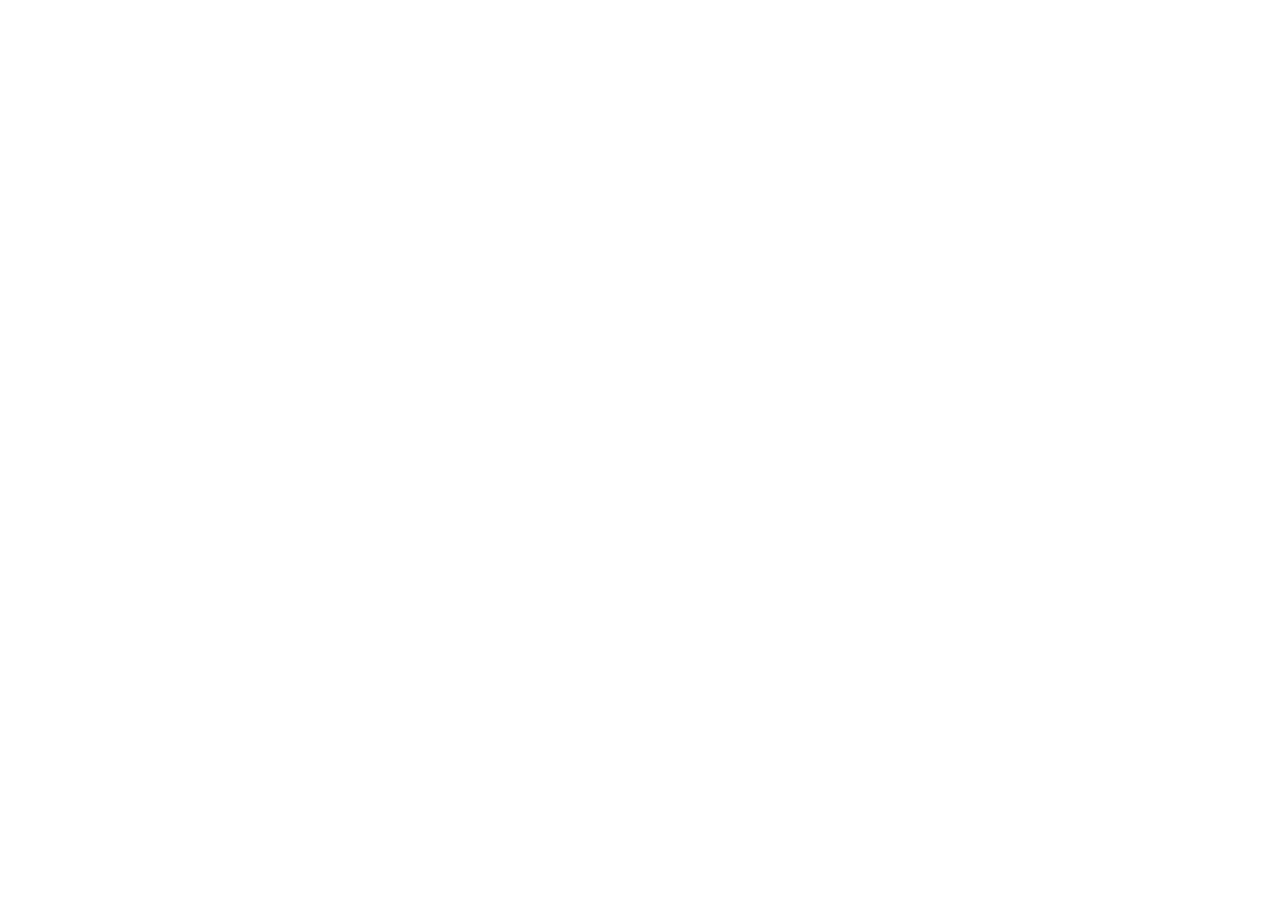
==== index.html @ 9c58a758 "first commit" ====
<!DOCTYPE html>
<html lang="en">
<head>
    <meta charset="UTF-8">
    <meta name="viewport" content="width=device-width, initial-scale=1.0">
    <title>E school</title>
    <link rel="stylesheet" href="https://stackpath.bootstrapcdn.com/bootstrap/4.5.0/css/bootstrap.min.css" integrity="sha384-9aIt2nRpC12Uk9gS9baDl411NQApFmC26EwAOH8WgZl5MYYxFfc+NcPb1dKGj7Sk" crossorigin="anonymous">
    <link rel="stylesheet" href="style.css">
</head>
<body>
    
<!--javascriptline-->
    <script src="https://code.jquery.com/jquery-3.5.1.slim.min.js" integrity="sha384-DfXdz2htPH0lsSSs5nCTpuj/zy4C+OGpamoFVy38MVBnE+IbbVYUew+OrCXaRkfj" crossorigin="anonymous"></script>
<script src="https://cdn.jsdelivr.net/npm/popper.js@1.16.0/dist/umd/popper.min.js" integrity="sha384-Q6E9RHvbIyZFJoft+2mJbHaEWldlvI9IOYy5n3zV9zzTtmI3UksdQRVvoxMfooAo" crossorigin="anonymous"></script>
<script src="https://stackpath.bootstrapcdn.com/bootstrap/4.5.0/js/bootstrap.min.js" integrity="sha384-OgVRvuATP1z7JjHLkuOU7Xw704+h835Lr+6QL9UvYjZE3Ipu6Tp75j7Bh/kR0JKI" crossorigin="anonymous"></script>
</body>
</html>
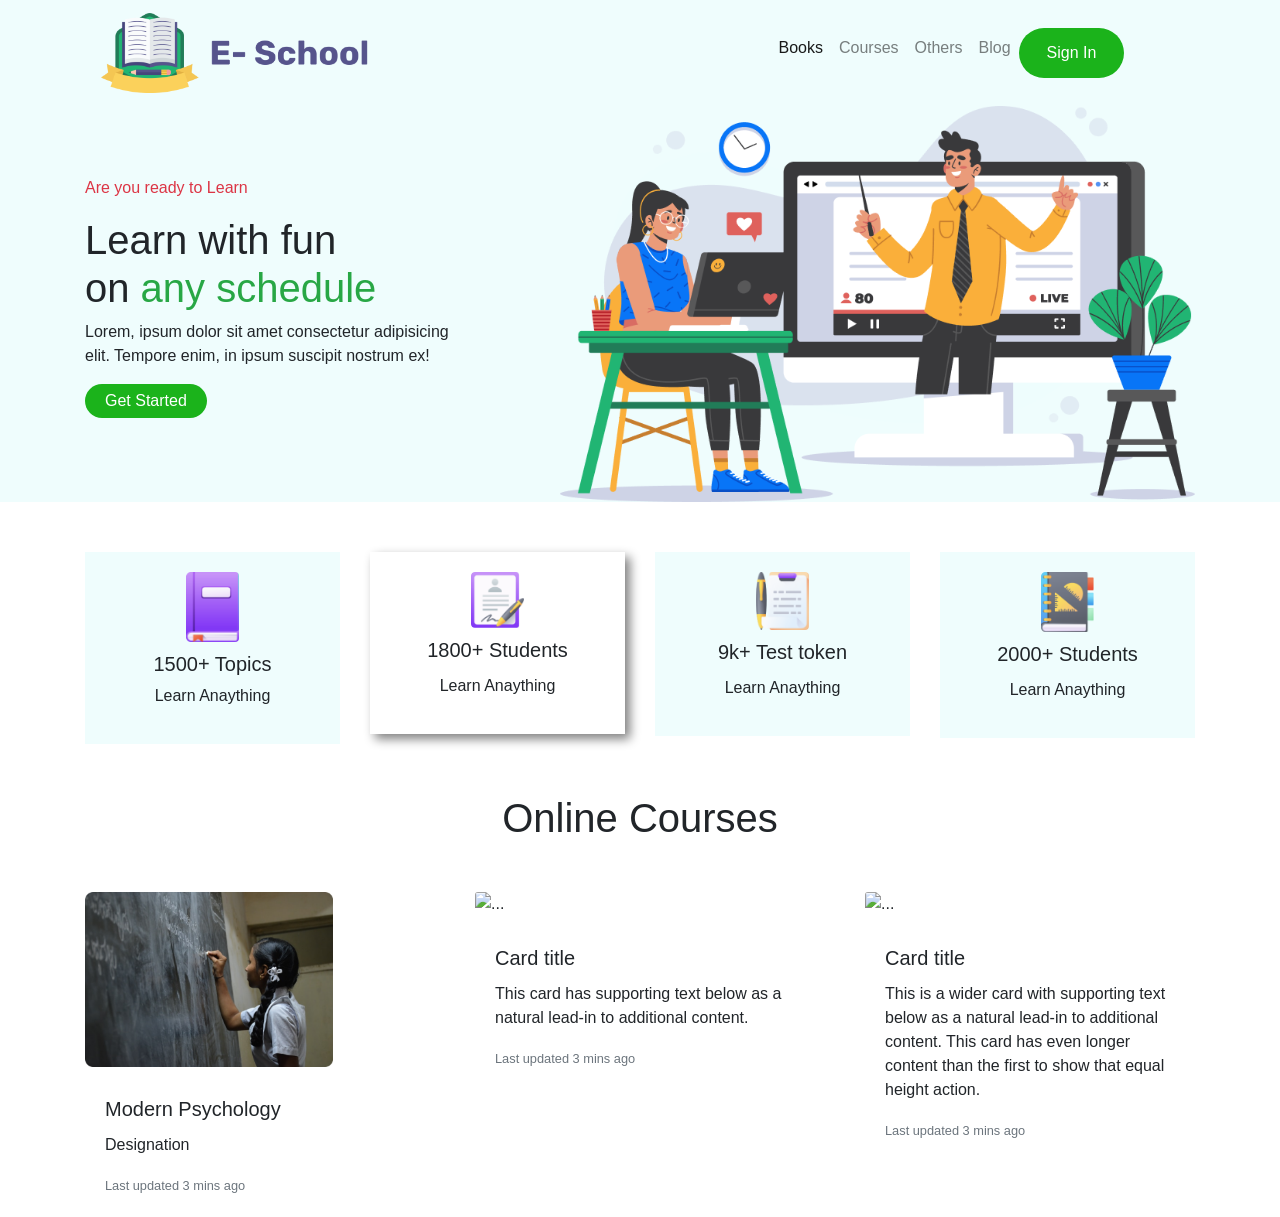
==== commit 2fbb8e8e: "half work done" ====
--- a/index.html
+++ b/index.html
@@ -8,6 +8,143 @@
     <link rel="stylesheet" href="style.css">
 </head>
 <body>
+    <div class="background-color">
+        <div class="container">
+            <nav class="navbar navbar-expand-lg navbar-light">
+                <img id="logo" class="navbar-brand img-fluid w-25" src="images/ICON/Logo.png" alt="">   
+                <button class="navbar-toggler" type="button" data-toggle="collapse" data-target="#navbarText" aria-controls="navbarText" aria-expanded="false" aria-label="Toggle navigation">
+                  <span class="navbar-toggler-icon"></span>
+                </button>
+                <div class="collapse navbar-collapse" id="navbarText">
+                  <ul class="navbar-nav mr-auto">
+                    <li class="nav-item active">
+                      <a class="nav-link" href="#books">Books<span class="sr-only">(current)</span></a>
+                    </li>
+                    <li class="nav-item">
+                      <a class="nav-link" href="#courses">Courses</a>
+                    </li>
+                    <li class="nav-item">
+                      <a class="nav-link" href="#others">Others</a>
+                    </li>
+                    <li class="nav-item">
+                        <a class="nav-link" href="#blog">Blog</a>
+                      </li>
+                      <li class="nav-item sign-button">
+                        <a class="nav-link text-white" href="#">Sign In</a>
+                      </li>
+                  </ul>
+                </div>
+              </nav>
+        </div>
+    </div>
+    
+
+    <!--learn section-->
+    <div class="background-color margin-between-two-area">
+        <div class="container">
+            <div class="row">
+                <div class="col-12 col-sm-12 col-md-6 col-lg-5 col-xl-5">
+                    <div class="get-started-area">
+                        <p class="text-danger">Are you ready to Learn</p>
+                        <h1>Learn with fun <br> on <span class="text-success">any schedule</span> </h1>
+                        <p>Lorem, ipsum dolor sit amet consectetur adipisicing <br> elit. Tempore enim, in ipsum suscipit nostrum ex!</p>
+                        <button class="sign-button">Get Started</button>
+    
+                    </div>
+                   
+                </div>
+                <div class="col-12 col-sm-12 col-md-6 col-lg-7 col-xl-7 ">
+                    <img class="img-fluid" src="images/Photos/Illustration.png" alt="">
+                </div>
+            </div>
+        </div>
+    </div>
+    <!--catagory section-->
+    <div  class="margin-between-two-area">
+        <div class="container">
+            <div class="row">
+                <div class="col-12 col-sm-12 col-md-6 col-lg-4 col-xl-3">
+                  <div class="card">
+                    <div class="card-body background-color">
+                      <img class="img-fluid w-25 rounded mx-auto d-block" src="images/ICON/book.png" alt="">
+                      <h5 class="d-flex justify-content-center">1500+ Topics</h5>
+                      <p class="d-flex justify-content-center">Learn Anaything</p>
+                    </div>
+                  </div>
+                </div>
+                <div class="col-12 col-sm-12 col-md-6 col-lg-4 col-xl-3">
+                  <div class="card">
+                    <div class="card-body bg-white" id="student-card">
+                        <img class="img-fluid w-25 rounded mx-auto d-block" src="images/ICON/Student.png" alt="">
+                      <h5 class="card-title d-flex justify-content-center">1800+ Students</h5>
+                      <p class="d-flex justify-content-center">Learn Anaything</p>
+                    </div>
+                  </div>
+                </div>
+                    <div class="col-12 col-sm-12 col-md-6 col-lg-4 col-xl-3">
+                      <div class="card">
+                        <div class="card-body background-color">
+                            <img class="img-fluid w-25 rounded mx-auto d-block" src="images/ICON/Test.png" alt="">
+                          <h5 class="card-title d-flex justify-content-center">9k+ Test token</h5>
+                          <p class="d-flex justify-content-center">Learn Anaything</p>
+                        </div>
+                      </div>
+                  </div>
+                  <div class="col-12 col-sm-12 col-md-6 col-lg-4 col-xl-3 ">
+                    <div class="card ">
+                      <div class="card-body background-color">
+                        <img class="img-fluid w-25 rounded mx-auto d-block" src="images/ICON/Students.png" alt="">
+                        <h5 class="card-title d-flex justify-content-center">2000+ Students</h5>
+                        <p class="d-flex justify-content-center">Learn Anaything</p>
+                      </div>
+                    </div>
+                </div>
+              </div>
+        </div>
+        
+    </div>
+    <!--online courses area-->
+    <div class="container">
+        <div>
+            <h1 class="text-center margin-between-two-area">Online Courses</h1>
+        </div>
+        <div class="row">
+            <div class="card-deck">
+                <div class="col-12 col-sm-12 col-md-6 col-lg-4">
+                    <div class="card">
+                        <img class="img-fluid w-75" src="images/Photos/Morder pyschology.png" class="card-img-top" alt="...">
+                        <div class="card-body">
+                          <h5 class="card-title">Modern Psychology</h5>
+                          <p class="card-text">Designation</p>
+                          <p class="card-text"><small class="text-muted">Last updated 3 mins ago</small></p>
+                        </div>
+                      </div>
+                </div>
+                <div class="col-12 col-sm-12 col-md-6 col-lg-4">
+                    <div class="card">
+                        <img src="..." class="card-img-top" alt="...">
+                        <div class="card-body">
+                          <h5 class="card-title">Card title</h5>
+                          <p class="card-text">This card has supporting text below as a natural lead-in to additional content.</p>
+                          <p class="card-text"><small class="text-muted">Last updated 3 mins ago</small></p>
+                        </div>
+                      </div>
+                </div>
+                <div class="col-12 col-sm-12 col-md-6 col-lg-4">
+                    <div class="card">
+                        <img src="..." class="card-img-top" alt="...">
+                        <div class="card-body">
+                          <h5 class="card-title">Card title</h5>
+                          <p class="card-text">This is a wider card with supporting text below as a natural lead-in to additional content. This card has even longer content than the first to show that equal height action.</p>
+                          <p class="card-text"><small class="text-muted">Last updated 3 mins ago</small></p>
+                        </div>
+                      </div>
+                </div>
+              </div>
+        </div>
+      
+    </div>
+
     
 <!--javascriptline-->
     <script src="https://code.jquery.com/jquery-3.5.1.slim.min.js" integrity="sha384-DfXdz2htPH0lsSSs5nCTpuj/zy4C+OGpamoFVy38MVBnE+IbbVYUew+OrCXaRkfj" crossorigin="anonymous"></script>
--- a/style.css
+++ b/style.css
@@ -0,0 +1,29 @@
+
+.sign-button{
+    background-color: rgb(27, 179, 27);
+    border: none;
+    border-radius: 30px;
+    padding: 5px 20px;
+    color:white;
+}
+#logo{
+    margin-right: 400px;
+}
+.get-started-area{
+    margin-top: 70px;
+}
+.background-color{
+    background-color: rgb(239, 253, 253);
+}
+.margin-between-two-area{
+    margin-bottom: 50px;
+}
+.card h5{
+    padding-top: 10px;
+}
+.card{
+    border: none;   
+}
+#student-card{
+    box-shadow: 5px 5px 10px grey;
+}
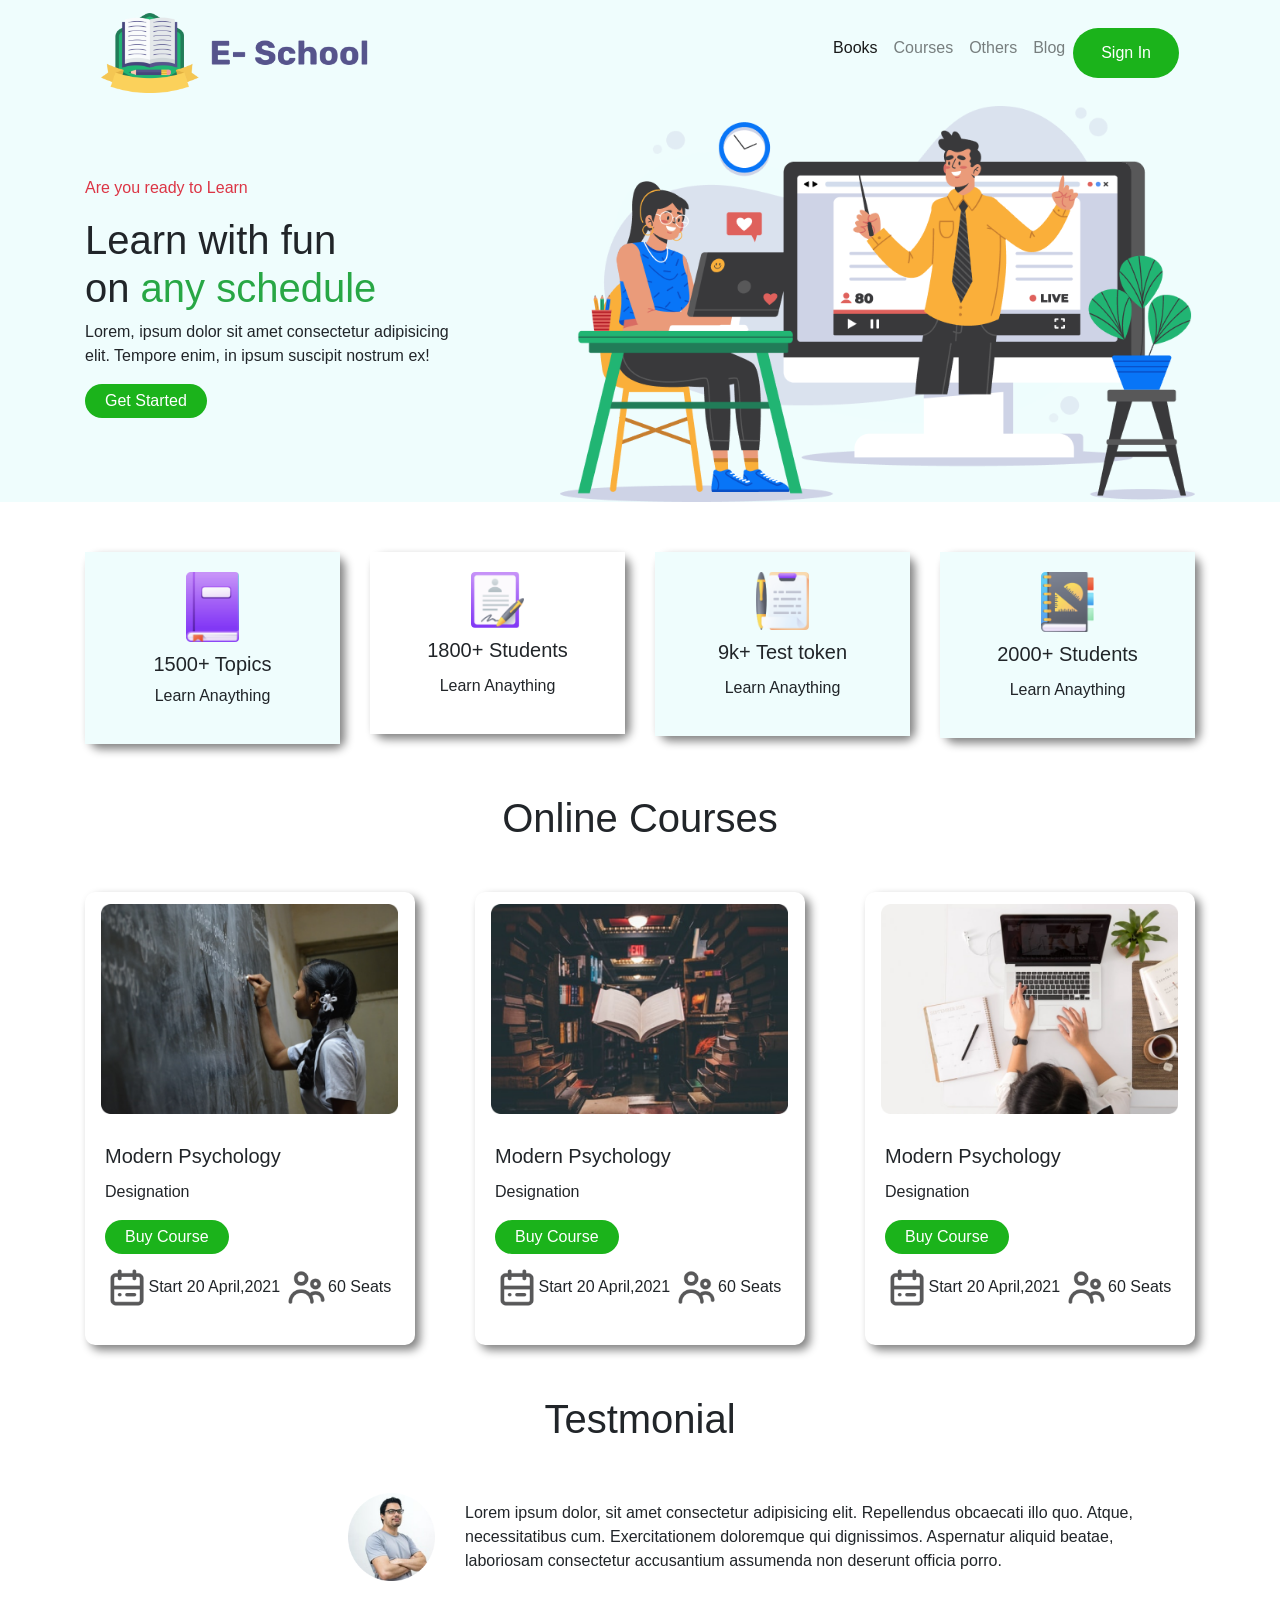
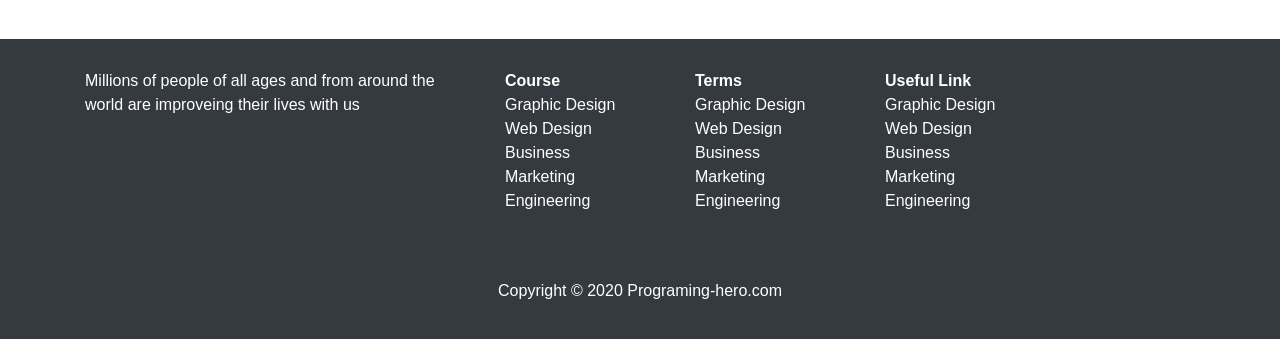
==== commit 06155738: "all following structure done" ====
--- a/index.html
+++ b/index.html
@@ -11,12 +11,12 @@
     <div class="background-color">
         <div class="container">
             <nav class="navbar navbar-expand-lg navbar-light">
-                <img id="logo" class="navbar-brand img-fluid w-25" src="images/ICON/Logo.png" alt="">   
+                <img class="navbar-brand img-fluid w-25" src="images/ICON/Logo.png" alt="">   
                 <button class="navbar-toggler" type="button" data-toggle="collapse" data-target="#navbarText" aria-controls="navbarText" aria-expanded="false" aria-label="Toggle navigation">
                   <span class="navbar-toggler-icon"></span>
                 </button>
                 <div class="collapse navbar-collapse" id="navbarText">
-                  <ul class="navbar-nav mr-auto">
+                  <ul class="navbar-nav ml-auto">
                     <li class="nav-item active">
                       <a class="nav-link" href="#books">Books<span class="sr-only">(current)</span></a>
                     </li>
@@ -104,45 +104,109 @@
         
     </div>
     <!--online courses area-->
-    <div class="container">
+    <div class="container margin-between-two-area courses" id="courses">
         <div>
-            <h1 class="text-center margin-between-two-area">Online Courses</h1>
+            <h1 class="text-center margin-between-two-area courses">Online Courses</h1>
         </div>
         <div class="row">
             <div class="card-deck">
                 <div class="col-12 col-sm-12 col-md-6 col-lg-4">
                     <div class="card">
-                        <img class="img-fluid w-75" src="images/Photos/Morder pyschology.png" class="card-img-top" alt="...">
+                        <img class="img-fluid w- courses-img" src="images/Photos/Morder pyschology.png" class="card-img-top" alt="...">
                         <div class="card-body">
                           <h5 class="card-title">Modern Psychology</h5>
                           <p class="card-text">Designation</p>
-                          <p class="card-text"><small class="text-muted">Last updated 3 mins ago</small></p>
+                          <button class="sign-button">Buy Course</button>
+                          <div class="calender-top-margin">
+                            <p><img class="calender-icon" src="images/ICON/calendar.png" alt="">Start 20 April,2021 <span ><img class="img-fluid calender-icon" src="images/ICON/people.png" alt=""></span>60 Seats</p>
+                          </div>
+                          
                         </div>
                       </div>
                 </div>
                 <div class="col-12 col-sm-12 col-md-6 col-lg-4">
-                    <div class="card">
-                        <img src="..." class="card-img-top" alt="...">
-                        <div class="card-body">
-                          <h5 class="card-title">Card title</h5>
-                          <p class="card-text">This card has supporting text below as a natural lead-in to additional content.</p>
-                          <p class="card-text"><small class="text-muted">Last updated 3 mins ago</small></p>
-                        </div>
-                      </div>
+                  <div class="card">
+                    <img class="img-fluid w- courses-img" src="images/Photos/Morder psyc.png" class="card-img-top" alt="...">
+                    <div class="card-body">
+                      <h5 class="card-title">Modern Psychology</h5>
+                      <p class="card-text">Designation</p>
+                      <button class="sign-button">Buy Course</button>
+                      <div class="calender-top-margin">
+                        <p><img class="calender-icon" src="images/ICON/calendar.png" alt="">Start 20 April,2021 <span ><img class="img-fluid calender-icon" src="images/ICON/people.png" alt=""></span>60 Seats</p>
+                      </div>
+                      
+                    </div>
+                  </div>
                 </div>
                 <div class="col-12 col-sm-12 col-md-6 col-lg-4">
-                    <div class="card">
-                        <img src="..." class="card-img-top" alt="...">
-                        <div class="card-body">
-                          <h5 class="card-title">Card title</h5>
-                          <p class="card-text">This is a wider card with supporting text below as a natural lead-in to additional content. This card has even longer content than the first to show that equal height action.</p>
-                          <p class="card-text"><small class="text-muted">Last updated 3 mins ago</small></p>
-                        </div>
-                      </div>
+                  <div class="card">
+                    <img class="img-fluid w- courses-img" src="images/Photos/Morder pychons.png" class="card-img-top" alt="...">
+                    <div class="card-body">
+                      <h5 class="card-title">Modern Psychology</h5>
+                      <p class="card-text">Designation</p>
+                      <button class="sign-button">Buy Course</button>
+                      <div class="calender-top-margin">
+                        <p><img class="calender-icon" src="images/ICON/calendar.png" alt="">Start 20 April,2021 <span ><img class="img-fluid calender-icon" src="images/ICON/people.png" alt=""></span>60 Seats</p>
+                      </div>
+                      
+                    </div>
+                  </div>
                 </div>
               </div>
         </div>
       
+    </div>
+
+    <!--Testmonial area-->
+    <div class="container margin-between-two-area courses" id="blog">
+      <div>
+        <h1 class="text-center margin-between-two-area courses" id="others">Testmonial</h1>
+      </div>
+      <div class="row">
+        <div class="col-12 col-sm-12 col-md-4 col-lg-4">
+          <img class="img-fluid w-25 d-flex ml-auto" src="images/Photos/Man.png" alt="">
+        </div>
+        <div class="col-12 col-sm-12 col-md-9 col-lg-8">
+          <p class="texmonial-paragraph">Lorem ipsum dolor, sit amet consectetur adipisicing elit. Repellendus obcaecati illo quo. Atque, necessitatibus cum. Exercitationem doloremque qui dignissimos. Aspernatur aliquid beatae, laboriosam consectetur accusantium assumenda non deserunt officia porro.</p>
+        </div>
+      </div>
+    </div>
+    <!--footer area-->
+    <div class="bg-dark" id="footer-bg">
+      <div class="container" id="blog">
+        <div class="row ">
+          <div class="col-12 col-sm-6 col-md-6 col-lg-4 col-xl-4 ">
+            <p class="text-white footer-element ">Millions of people of all ages and from around the world are improveing their lives with us</p>
+          </div>
+          <div class="col-12 col-sm-6 col-md-6 col-lg-4 col-xl-2">
+            <ul class="order-list text-white footer-element">
+              <li class="font-weight-bold">Course</li>
+              <li>Graphic Design</li>
+              <li>Web Design</li>
+              <li>Business</li>
+              <li>Marketing</li>
+              <li>Engineering</li>
+            </ul>
+          </div>
+          <div class="col-12 col-sm-6 col-md-6 col-lg-4 col-xl-2"> <ul class="order-list text-white footer-element">
+            <li class="font-weight-bold">Terms</li>
+            <li>Graphic Design</li>
+            <li>Web Design</li>
+            <li>Business</li>
+            <li>Marketing</li>
+            <li>Engineering</li>
+          </ul></div>
+          <div class="col-12 col-sm-6 col-md-6 col-lg-4 col-xl-2"> <ul class="order-list text-white footer-element">
+            <li class="font-weight-bold">Useful Link</li>
+            <li>Graphic Design</li>
+            <li>Web Design</li>
+            <li>Business</li>
+            <li>Marketing</li>
+            <li>Engineering</li>
+          </ul></div>
+        </div>
+      </div>
+      <footer>Copyright © 2020 Programing-hero.com</footer>
     </div>
 
     
--- a/style.css
+++ b/style.css
@@ -5,9 +5,6 @@
     border-radius: 30px;
     padding: 5px 20px;
     color:white;
-}
-#logo{
-    margin-right: 400px;
 }
 .get-started-area{
     margin-top: 70px;
@@ -24,6 +21,37 @@
 .card{
     border: none;   
 }
-#student-card{
+
+.calender-icon{
+    width: 15%;
+}
+.card{
     box-shadow: 5px 5px 10px grey;
+    border-radius: 10px;
 }
+.courses-img{
+    width: 90%;
+    margin:12px 16px 0 16px;
+}
+.calender-top-margin{
+    margin-top: 12px;
+}
+.texmonial-paragraph{
+    margin-right: 60px;
+    margin-top: 8px;
+}
+#footer-bg{
+    height: 300px;
+}
+.order-list{
+    list-style: none;
+}
+.footer-element{
+    margin-top: 30px;
+}
+footer{
+    color: white;
+    text-align: center;
+    margin-top: 50px;
+    font-weight: 400;
+}
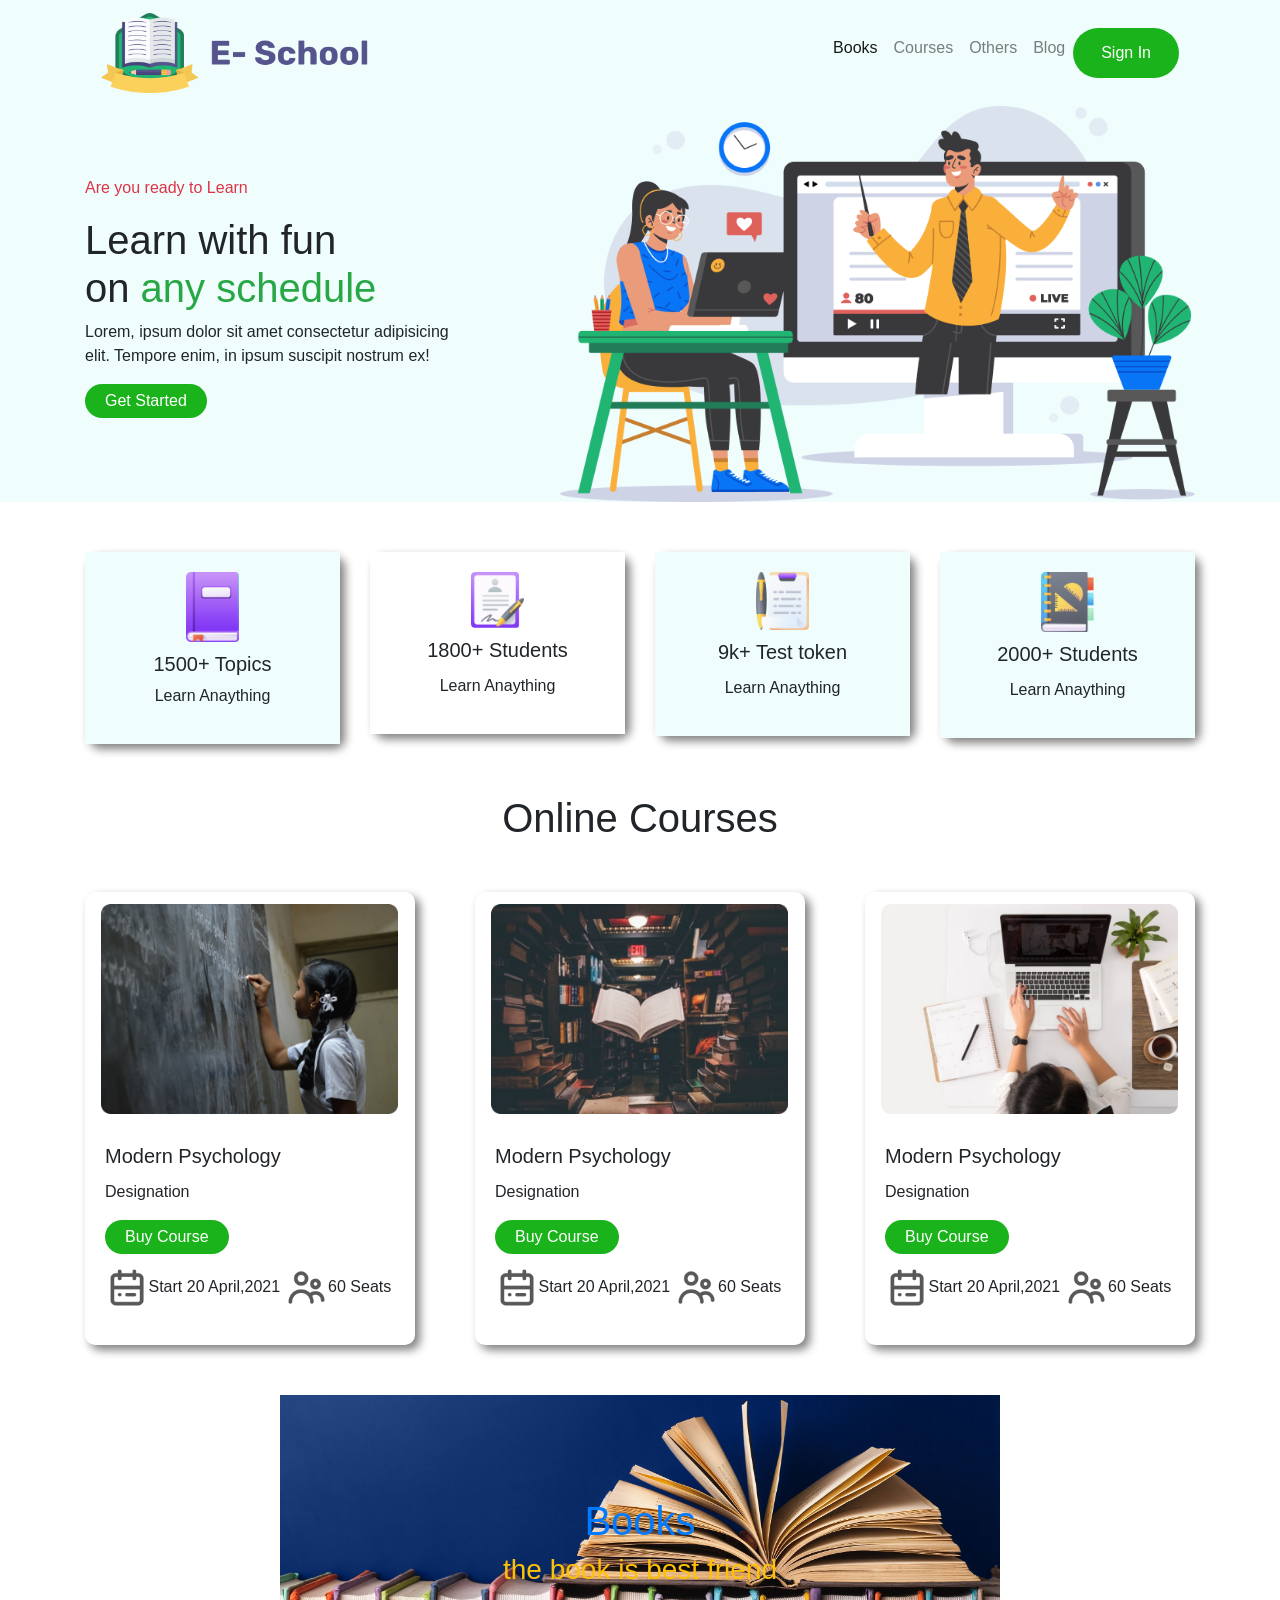
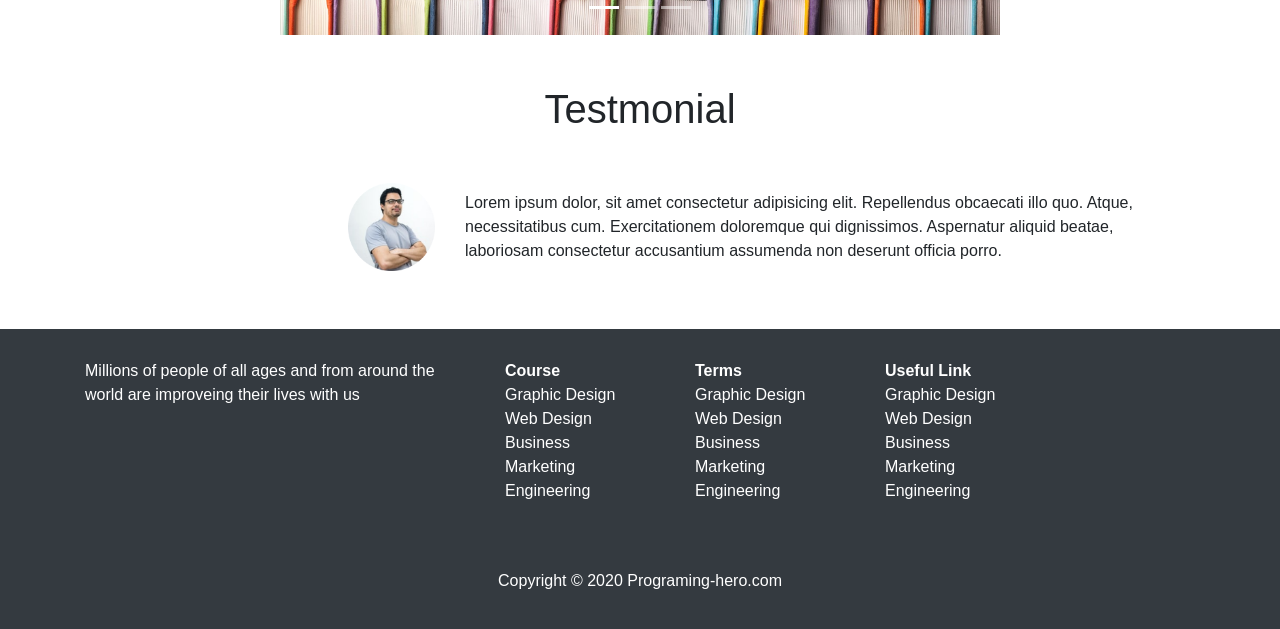
==== commit 0fce80e0: "adding the extra work" ====
--- a/index.html
+++ b/index.html
@@ -6,6 +6,7 @@
     <title>E school</title>
     <link rel="stylesheet" href="https://stackpath.bootstrapcdn.com/bootstrap/4.5.0/css/bootstrap.min.css" integrity="sha384-9aIt2nRpC12Uk9gS9baDl411NQApFmC26EwAOH8WgZl5MYYxFfc+NcPb1dKGj7Sk" crossorigin="anonymous">
     <link rel="stylesheet" href="style.css">
+    <link rel="shortcut icon" href="images/ICON/fab icon.png" type="image/x-icon">
 </head>
 <body>
     <div class="background-color">
@@ -156,6 +157,47 @@
         </div>
       
     </div>
+    <!--casouel area-->
+    <div class="container margin-between-two-area">
+      <div id="carouselExampleCaptions" class="carousel slide" data-ride="carousel">
+          <ol class="carousel-indicators">
+            <li data-target="#carouselExampleCaptions" data-slide-to="0" class="active"></li>
+            <li data-target="#carouselExampleCaptions" data-slide-to="1"></li>
+            <li data-target="#carouselExampleCaptions" data-slide-to="2"></li>
+          </ol>
+          <div class="carousel-inner">
+            <div class="carousel-item active">
+              <img class="img-fluid" id="carsoul-image" src="images/books.jpg " class="d-block w-100" alt="...">
+              <div class="carousel-caption d-none d-md-block">
+                <h1 class="text-primary">Books</h1>
+                <h3 class="text-warning">the book is best friend</h3>
+              </div>
+            </div>
+            <div class="carousel-item">
+              <img class="img-fluid" id="carsoul-image" src="images/hard work.jpeg" class="d-block w-100" alt="...">
+              <div class="carousel-caption d-none d-md-block">
+                  <h1 class="text-primary">Hard Work</h1>
+                  <h3 class="text-success">Do or Do not There is no try</h3>
+              </div>
+            </div>
+            <div class="carousel-item">
+              <img class="img-fluid" id="carsoul-image" src="images/study.jpg" class="d-block w-100" alt="...">
+              <div class="carousel-caption d-none d-md-block">
+                  <h1 class="text-primary">Study</h1>
+                  <h3 class="text-warning">Hard work will never Dissapointed you</h3>
+              </div>
+            </div>
+          </div>
+          <a class="carousel-control-prev" href="#carouselExampleCaptions" role="button" data-slide="prev">
+            <span class="carousel-control-prev-icon" aria-hidden="true"></span>
+            <span class="sr-only">Previous</span>
+          </a>
+          <a class="carousel-control-next" href="#carouselExampleCaptions" role="button" data-slide="next">
+            <span class="carousel-control-next-icon" aria-hidden="true"></span>
+            <span class="sr-only">Next</span>
+          </a>
+        </div>
+  </div>
 
     <!--Testmonial area-->
     <div class="container margin-between-two-area courses" id="blog">
@@ -171,14 +213,16 @@
         </div>
       </div>
     </div>
+
+
     <!--footer area-->
     <div class="bg-dark" id="footer-bg">
       <div class="container" id="blog">
         <div class="row ">
-          <div class="col-12 col-sm-6 col-md-6 col-lg-4 col-xl-4 ">
+          <div class="col-12 col-sm-6 col-md-6 col-lg-6 col-xl-4 ">
             <p class="text-white footer-element ">Millions of people of all ages and from around the world are improveing their lives with us</p>
           </div>
-          <div class="col-12 col-sm-6 col-md-6 col-lg-4 col-xl-2">
+          <div class="col-12 col-sm-6 col-md-6 col-lg-6 col-xl-2">
             <ul class="order-list text-white footer-element">
               <li class="font-weight-bold">Course</li>
               <li>Graphic Design</li>
--- a/style.css
+++ b/style.css
@@ -49,6 +49,13 @@
 .footer-element{
     margin-top: 30px;
 }
+#carsoul-image{
+    display: block;
+  margin-left: auto;
+  margin-right: auto;
+  height:15rem;
+  width: 45rem;
+}
 footer{
     color: white;
     text-align: center;
